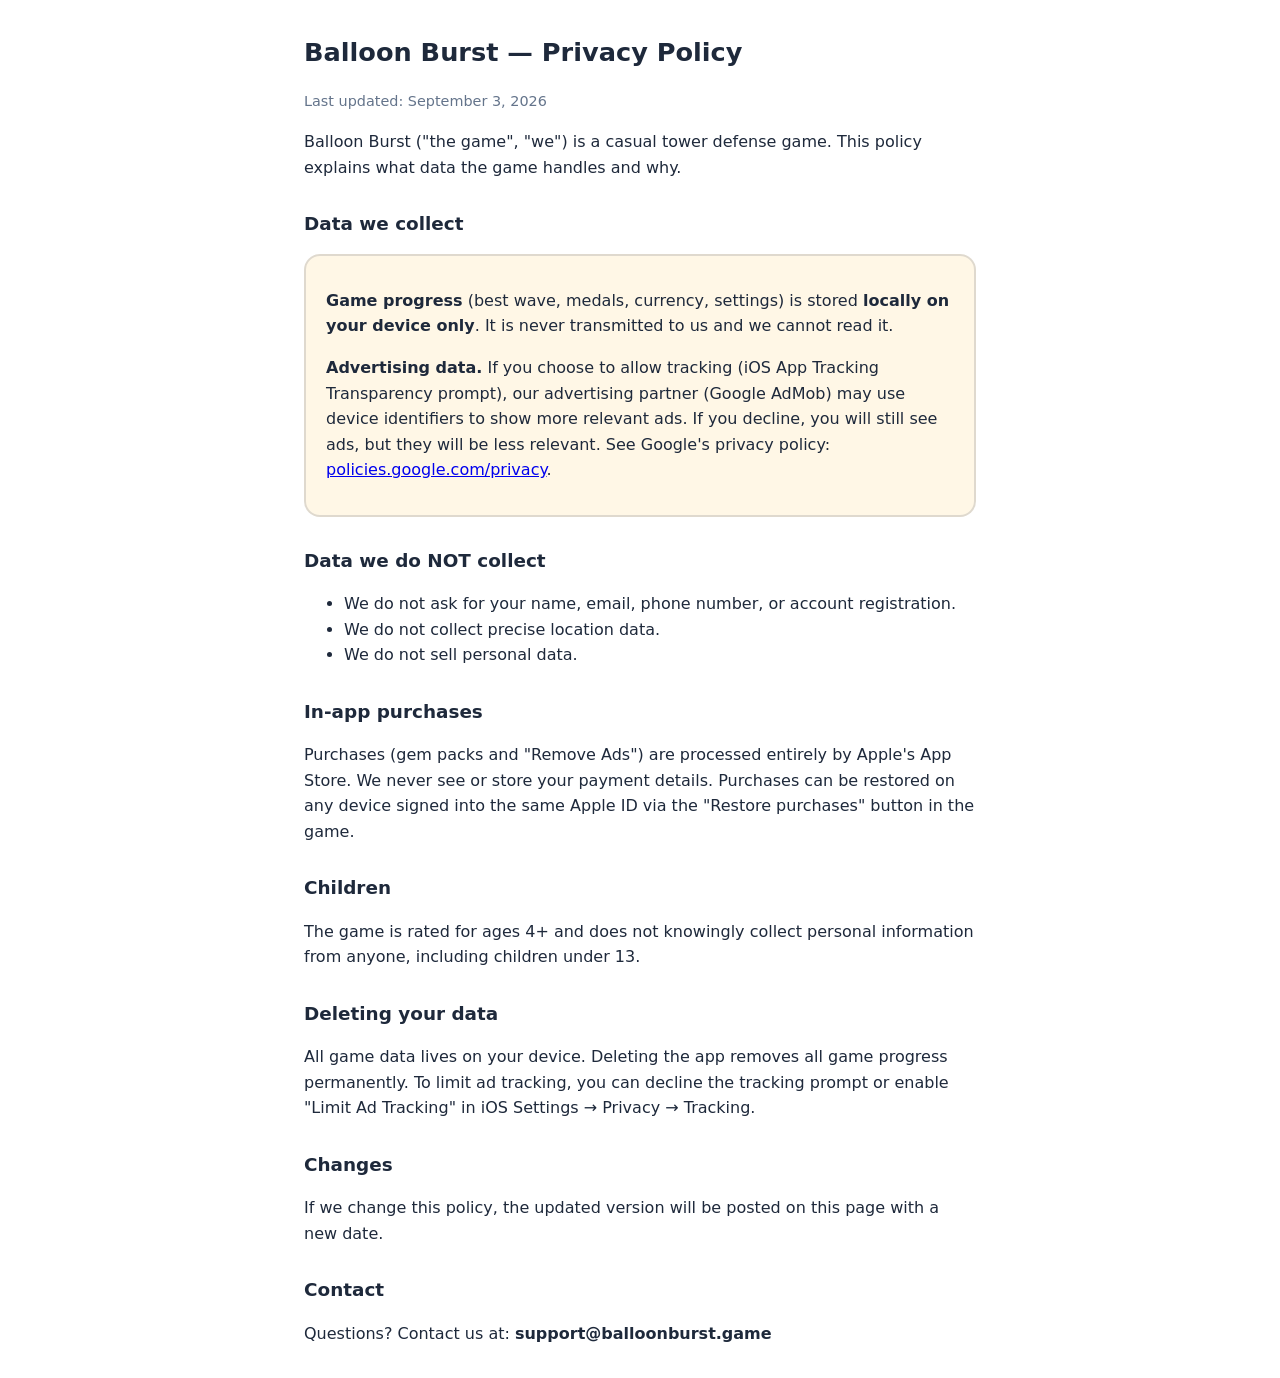
==== privacy.html @ b024bb5e "Balloon Burst web build 2.1.0 - playable single-file game, privacy policy, press kit" ====
<!doctype html>
<html lang="en">
<head>
  <meta charset="UTF-8" />
  <meta name="viewport" content="width=device-width, initial-scale=1.0" />
  <title>Balloon Burst — Privacy Policy</title>
  <style>
    body { font-family: -apple-system, system-ui, sans-serif; max-width: 42rem; margin: 2rem auto; padding: 0 1.25rem; color: #1e293b; line-height: 1.6; }
    h1 { font-size: 1.6rem; } h2 { font-size: 1.15rem; margin-top: 1.8rem; }
    .card { background: #fff7e6; border: 2px solid rgba(30,41,59,.14); border-radius: 1rem; padding: 1rem 1.25rem; }
    .updated { color: #64748b; font-size: .9rem; }
  </style>
</head>
<body>
  <h1>Balloon Burst — Privacy Policy</h1>
  <p class="updated">Last updated: September 3, 2026</p>

  <p>Balloon Burst ("the game", "we") is a casual tower defense game. This policy explains what data the game handles and why.</p>

  <h2>Data we collect</h2>
  <div class="card">
    <p><strong>Game progress</strong> (best wave, medals, currency, settings) is stored <strong>locally on your device only</strong>. It is never transmitted to us and we cannot read it.</p>
    <p><strong>Advertising data.</strong> If you choose to allow tracking (iOS App Tracking Transparency prompt), our advertising partner (Google AdMob) may use device identifiers to show more relevant ads. If you decline, you will still see ads, but they will be less relevant. See Google's privacy policy: <a href="https://policies.google.com/privacy">policies.google.com/privacy</a>.</p>
  </div>

  <h2>Data we do NOT collect</h2>
  <ul>
    <li>We do not ask for your name, email, phone number, or account registration.</li>
    <li>We do not collect precise location data.</li>
    <li>We do not sell personal data.</li>
  </ul>

  <h2>In-app purchases</h2>
  <p>Purchases (gem packs and "Remove Ads") are processed entirely by Apple's App Store. We never see or store your payment details. Purchases can be restored on any device signed into the same Apple ID via the "Restore purchases" button in the game.</p>

  <h2>Children</h2>
  <p>The game is rated for ages 4+ and does not knowingly collect personal information from anyone, including children under 13.</p>

  <h2>Deleting your data</h2>
  <p>All game data lives on your device. Deleting the app removes all game progress permanently. To limit ad tracking, you can decline the tracking prompt or enable "Limit Ad Tracking" in iOS Settings → Privacy → Tracking.</p>

  <h2>Changes</h2>
  <p>If we change this policy, the updated version will be posted on this page with a new date.</p>

  <h2>Contact</h2>
  <p>Questions? Contact us at: <strong>support@balloonburst.game</strong></p>
</body>
</html>
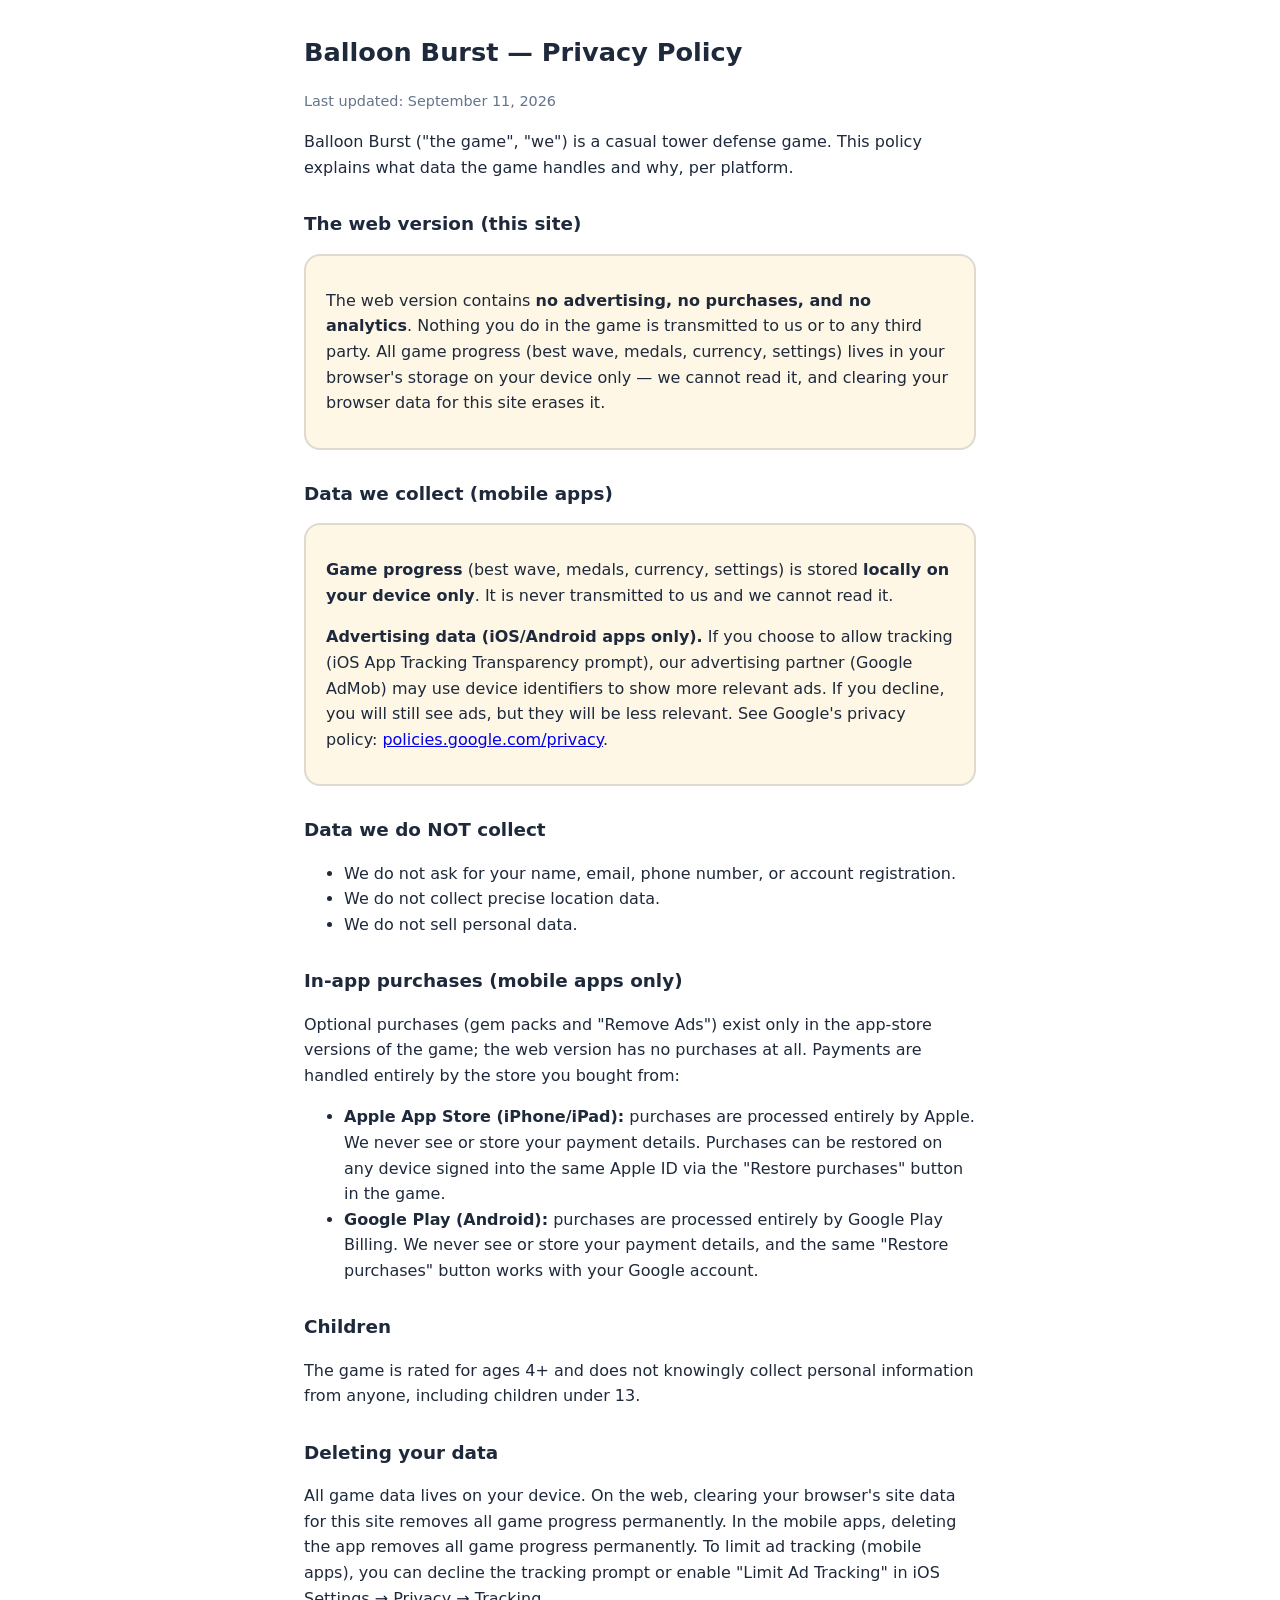
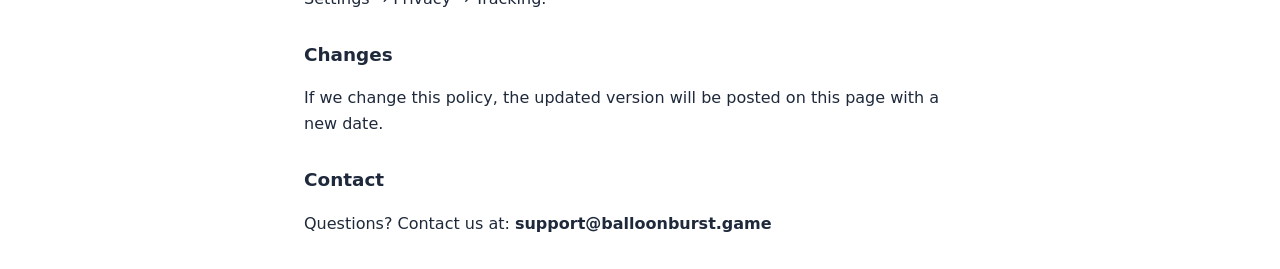
==== commit 2097d6a0: "Deploy Balloon Burst 2.1.0 (from modern-tower-defense-app@d77229f)" ====
--- a/privacy.html
+++ b/privacy.html
@@ -13,14 +13,19 @@
 </head>
 <body>
   <h1>Balloon Burst — Privacy Policy</h1>
-  <p class="updated">Last updated: September 3, 2026</p>
+  <p class="updated">Last updated: September 11, 2026</p>
 
-  <p>Balloon Burst ("the game", "we") is a casual tower defense game. This policy explains what data the game handles and why.</p>
+  <p>Balloon Burst ("the game", "we") is a casual tower defense game. This policy explains what data the game handles and why, per platform.</p>
 
-  <h2>Data we collect</h2>
+  <h2>The web version (this site)</h2>
+  <div class="card">
+    <p>The web version contains <strong>no advertising, no purchases, and no analytics</strong>. Nothing you do in the game is transmitted to us or to any third party. All game progress (best wave, medals, currency, settings) lives in your browser's storage on your device only — we cannot read it, and clearing your browser data for this site erases it.</p>
+  </div>
+
+  <h2>Data we collect (mobile apps)</h2>
   <div class="card">
     <p><strong>Game progress</strong> (best wave, medals, currency, settings) is stored <strong>locally on your device only</strong>. It is never transmitted to us and we cannot read it.</p>
-    <p><strong>Advertising data.</strong> If you choose to allow tracking (iOS App Tracking Transparency prompt), our advertising partner (Google AdMob) may use device identifiers to show more relevant ads. If you decline, you will still see ads, but they will be less relevant. See Google's privacy policy: <a href="https://policies.google.com/privacy">policies.google.com/privacy</a>.</p>
+    <p><strong>Advertising data (iOS/Android apps only).</strong> If you choose to allow tracking (iOS App Tracking Transparency prompt), our advertising partner (Google AdMob) may use device identifiers to show more relevant ads. If you decline, you will still see ads, but they will be less relevant. See Google's privacy policy: <a href="https://policies.google.com/privacy">policies.google.com/privacy</a>.</p>
   </div>
 
   <h2>Data we do NOT collect</h2>
@@ -30,14 +35,18 @@
     <li>We do not sell personal data.</li>
   </ul>
 
-  <h2>In-app purchases</h2>
-  <p>Purchases (gem packs and "Remove Ads") are processed entirely by Apple's App Store. We never see or store your payment details. Purchases can be restored on any device signed into the same Apple ID via the "Restore purchases" button in the game.</p>
+  <h2>In-app purchases (mobile apps only)</h2>
+  <p>Optional purchases (gem packs and "Remove Ads") exist only in the app-store versions of the game; the web version has no purchases at all. Payments are handled entirely by the store you bought from:</p>
+  <ul>
+    <li><strong>Apple App Store (iPhone/iPad):</strong> purchases are processed entirely by Apple. We never see or store your payment details. Purchases can be restored on any device signed into the same Apple ID via the "Restore purchases" button in the game.</li>
+    <li><strong>Google Play (Android):</strong> purchases are processed entirely by Google Play Billing. We never see or store your payment details, and the same "Restore purchases" button works with your Google account.</li>
+  </ul>
 
   <h2>Children</h2>
   <p>The game is rated for ages 4+ and does not knowingly collect personal information from anyone, including children under 13.</p>
 
   <h2>Deleting your data</h2>
-  <p>All game data lives on your device. Deleting the app removes all game progress permanently. To limit ad tracking, you can decline the tracking prompt or enable "Limit Ad Tracking" in iOS Settings → Privacy → Tracking.</p>
+  <p>All game data lives on your device. On the web, clearing your browser's site data for this site removes all game progress permanently. In the mobile apps, deleting the app removes all game progress permanently. To limit ad tracking (mobile apps), you can decline the tracking prompt or enable "Limit Ad Tracking" in iOS Settings → Privacy → Tracking.</p>
 
   <h2>Changes</h2>
   <p>If we change this policy, the updated version will be posted on this page with a new date.</p>
